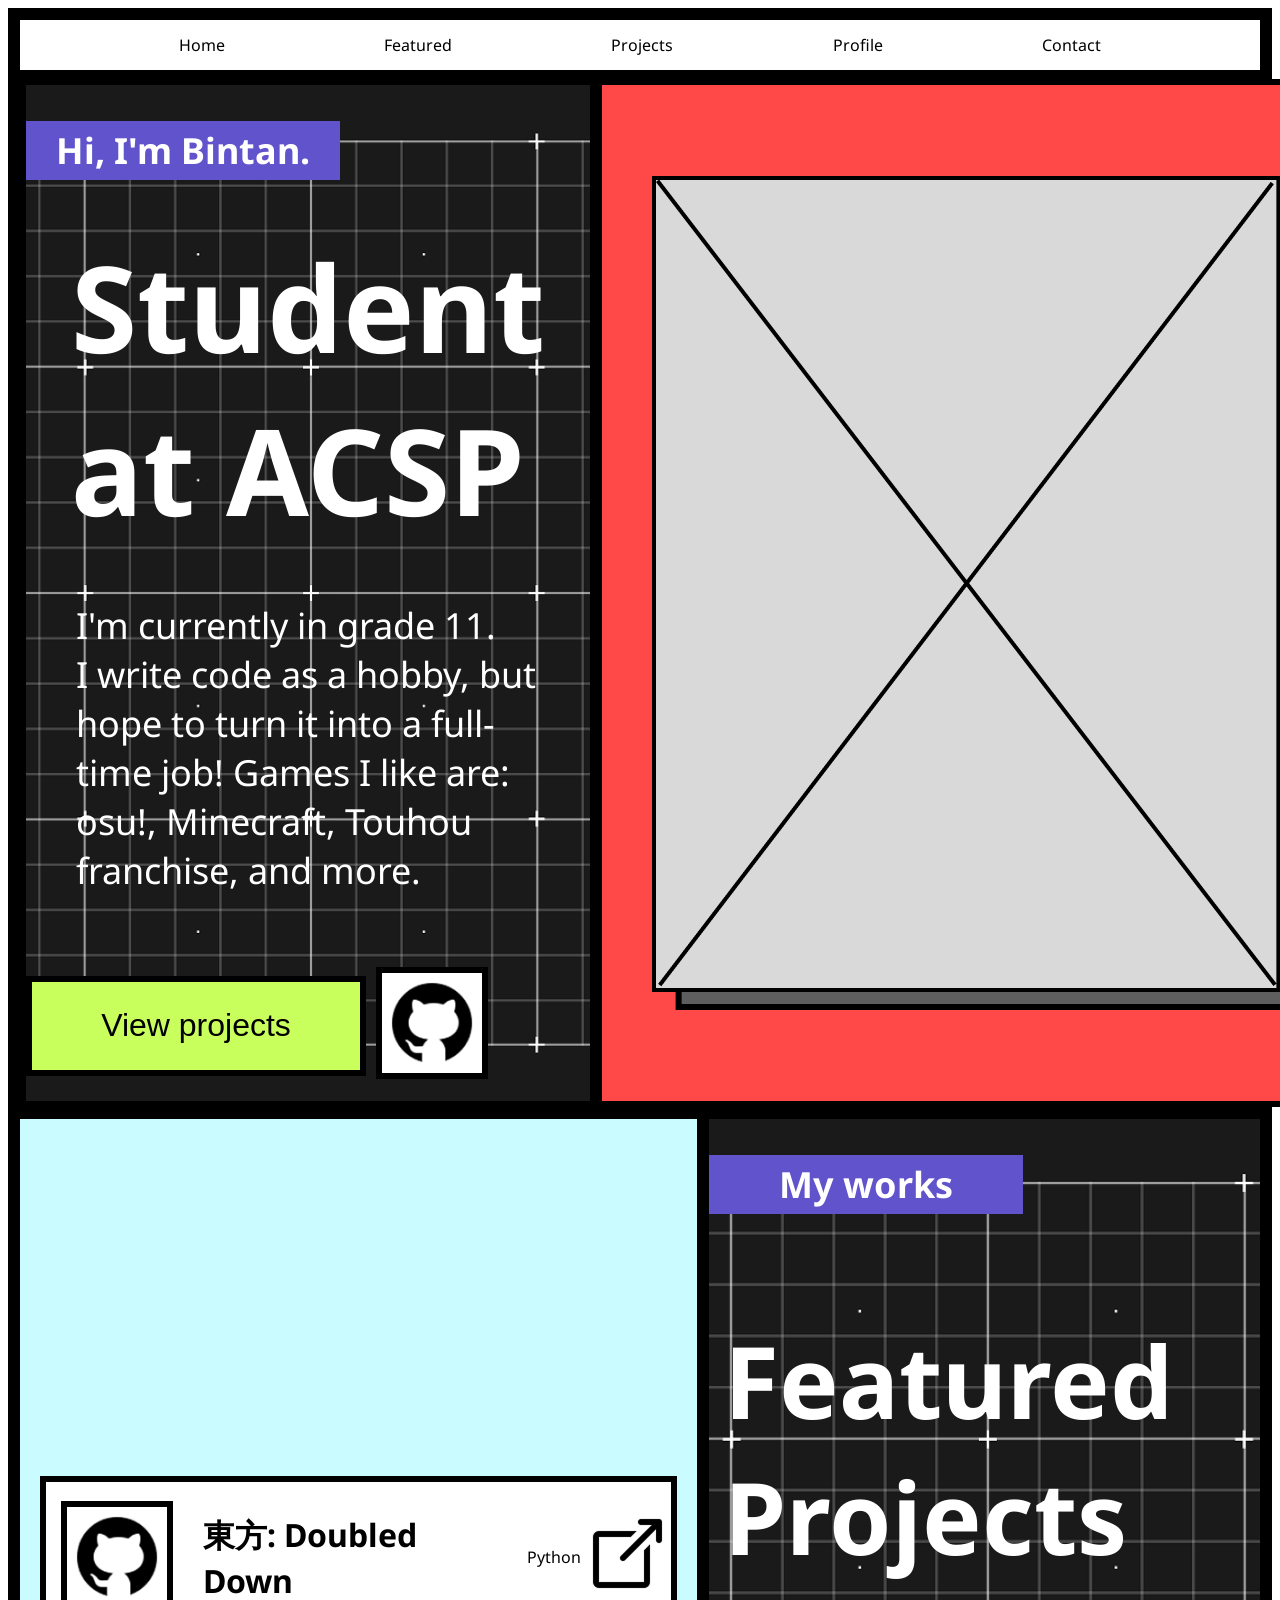
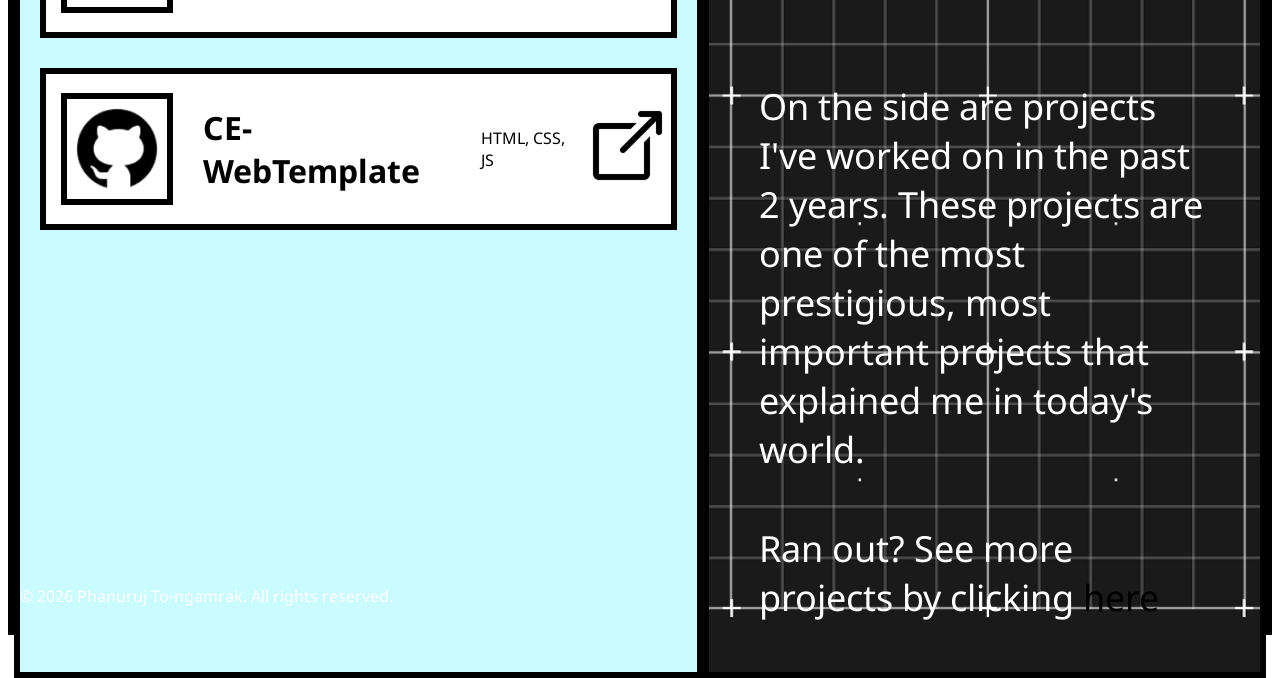
==== index.html @ f16b52b7 "re: edited navbar so now it works (i hope)" ====
<!doctype html>
<html lang="en">
  <head>
    <meta charset="UTF-8" />
    <meta name="viewport" content="width=device-width, initial-scale=1.0" />
    <link rel="stylesheet" href="style.css" />
    <title>Portfolio</title>
  </head>
  <body class="fadeInOnLoad">
    <!-- <body> -->
    <div class="navbar borders">
      <a href="./#"><nav>Home</nav></a>
      <a href="./#projects"><nav>Featured</nav></a>
      <a href="./projects.html"><nav>Projects</nav></a>
      <a href="./profile.html"><nav>Profile</nav></a>
      <a href="./profile.html/#contact"><nav>Contact</nav></a>
    </div>
    <div class="split borders">
      <div class="hero-left gridBg borders">
        <p class="topic">Hi, I'm Bintan.</p>
        <h1 class="h1White">Student at ACSP</h1>
        <p class="pLight">
          I'm currently in grade 11. <br />
          I write code as a hobby, but hope to turn it into a full-time job!
          Games I like are: osu!, Minecraft, Touhou franchise, and more.
        </p>
        <br />
        <div class="container">
          <a href="#projects"><button class="submit">View projects</button></a>
          <a href="https://github.com/" target="_blank"
            ><img class="icon-btn" src="src/GitHub.png" alt="github" />
          </a>
        </div>
      </div>
      <div class="red-right borders">
        <img src="src/imageFrame.png" alt="placeholder" class="hero-image" />
      </div>
    </div>
    <div id="projects">
      <div class="projects-container borders">
        <div class="container-project">
          <div class="project-panel borders">
            <img
              class="icon-btn gitIcon"
              src="src/GitHub.png"
              alt="Github Logo"
            />
            <h2 class="h2Dark">東方: Doubled Down</h2>
            <br />
            <p>Python</p>
            <br />
            <a href="https://github.com/anonstella/doubled-down" target="_blank"
              ><img src="src/ExternalLink.png" alt="Goto"
            /></a>
          </div>
          <div class="project-panel borders">
            <img
              class="icon-btn gitIcon"
              src="src/GitHub.png"
              alt="Github Logo"
            />
            <h2 class="h2Dark">CE-WebTemplate</h2>
            <br />
            <p>HTML, CSS, JS</p>
            <br />
            <a
              href="https://github.com/anonstella/CE-WebTemplate"
              target="_blank"
              ><img src="src/ExternalLink.png" alt="Goto"
            /></a>
          </div>
        </div>
      </div>
      <div class="project-info gridBg borders">
        <p class="topic">My works</p>
        <h2 class="h2Light">Featured Projects</h2>
        <p class="pLight">
          On the side are projects I've worked on in the past 2 years. These
          projects are one of the most prestigious, most important projects that
          explained me in today's world.
        </p>

        <p class="pLight">
          Ran out? See more projects by clicking
          <a href="/projects.html">here</a>
        </p>
      </div>
    </div>
    <br />
    <footer class="footer borders">
      <p class="footer-text">
        &copy; 2026 Phanuruj To-ngamrak. All rights reserved.
      </p>
      <!-- <h4 class="footer-text">eeee</h4>
      <h4 class="footer-text">eeee</h4>
      <h4 class="footer-text">eeee</h4>
      <h4 class="footer-text">eeee</h4> -->
    </footer>
    <script src="script.js"></script>
  </body>
</html>
---- style.css ----
@import url("https://fonts.googleapis.com/css2?family=Noto+Sans:ital,wght@0,100..900;1,100..900&display=swap");

@keyframes fadeIn {
  to {
    opacity: 1;
  }
}

a {
  text-decoration: none;
  color: black;
  transition: 0.25s ease;
}

a:hover {
  /* border: 2px solid gray; */
  transform: scale(1.05, 1.05);
}

html {
  scroll-behavior: smooth;
}

body {
  /* opacity: 0; */
  font-family: "Noto Sans", monospace;
  /* margin: 0px; */
  border: 6px solid black;
  /* animation: fadeIn 1s ease-in-out forwards; */
}

.fadeInOnLoad {
  opacity: 0;
  animation: fadeIn 1s ease-in-out forwards;
}

.navbar {
  top: 0;
  overflow: hidden;
  display: flex;
  background-color: white;
  align-items: center;
  justify-content: space-evenly;
  height: 50px;
  border-bottom: 3px solid black;
  position: sticky;
}

.borders {
  border: 6px solid black;
}

.h1White {
  font-style: bold;
  font-size: 120px;
  color: white;
  /* padding: 15px; */
  margin: 45px;
}

.h2Light {
  font-style: bold;
  font-size: 100px;
  color: white;
  padding: 15px;
}

.h2Dark {
  font-style: bold;
  font-size: 32px;
  color: black;
  padding: 15px;
}

.topic {
  font-size: 36px;
  background-color: #6153cc;
  color: #fff;
  width: 304px;
  padding: 5px;
  font-weight: bold;
  text-align: center;
}

/* Hero */

.hero {
  height: 1028px;
  border-top: 3px solid black;
  margin: 0px;
  display: grid;
  grid-template-columns: 1fr 1fr;
}

.radial-bg {
  background-color: #1e1e1e;
  background-size: 40px 40px;
  background-image: radial-gradient(
    circle,
    #fff 1px,
    rgba(255, 255, 255, 0) 1px
  );
}

.gridBg {
  background-image: url("src/greyGrid.png");
  background-size: cover;
  background-position: center center;
  background-repeat: no-repeat;
}

.red-right {
  background-color: #ff4848;
  display: flex;
  align-items: center;
  justify-content: center;
  /* padding: 5%; */
  padding: 50px;
}

.yellow-right {
  background-color: #f2bb05;
  display: flex;
  align-items: center;
  justify-content: center;
  /* padding: 5%; */
  padding: 50px;
}

.green-right {
  background-color: #46ff02;
  display: flex;
  align-items: center;
  justify-content: center;
  /* padding: 5%; */
  padding: 50px;
}

/* .hero-left .hero-right {
  flex: 1;
} */

.pLight {
  /* font-family: monospace; */
  font-size: 36px;
  color: white;
  /* padding: 10px; */
  margin: 50px;
}

.container {
  display: flex;
  align-items: center;
  gap: 10px;
  /* justify-content: space-evenly; */
}

.submit {
  font-size: 32px;
  background-color: #c9ff5c;
  border: 6px solid #000;
  width: 340px;
  height: 100px;
}

.icon-btn {
  background-color: white;
  border: 6px solid #000;
  height: 100px;
  width: 100px;
}

/* Projects */

#projects {
  display: flex;
  height: 1028px;
  display: grid;
  grid-template-columns: 1fr 1fr;
}

.projects-container {
  background-color: #c9fbff;
  /* border-bottom: 0px; */
}

.container-project {
  height: 1028px;
  display: flex;
  flex-direction: column;
  justify-content: center;
  align-items: center;
  gap: 30px;
  margin: 20px;
  /* padding: 20px; */
}

.lang {
  color: black;
}

.project-panel {
  display: flex;
  align-items: center;
  background-color: white;
  height: 150px;
  width: 625px;
}

.gitIcon {
  margin: 15px;
}
/* Footer */
footer {
  /* margin-top: 20px; */
  background-color: #0f0f0f;
  color: white;
}

/* The Projects Page */

.split {
  height: 1028px;
  border-top: 3px solid black;
  margin: 0px;
  display: grid;
  grid-template-columns: 1fr 1fr;
}

header {
  display: flex;
  align-items: center;
  justify-content: center;
  flex-direction: column;
  /* margin: 5px; */
  background-color: #131313;
}

.bot {
  background-color: #f2bb05;
}

.game {
  background-color: #6153cc;
}
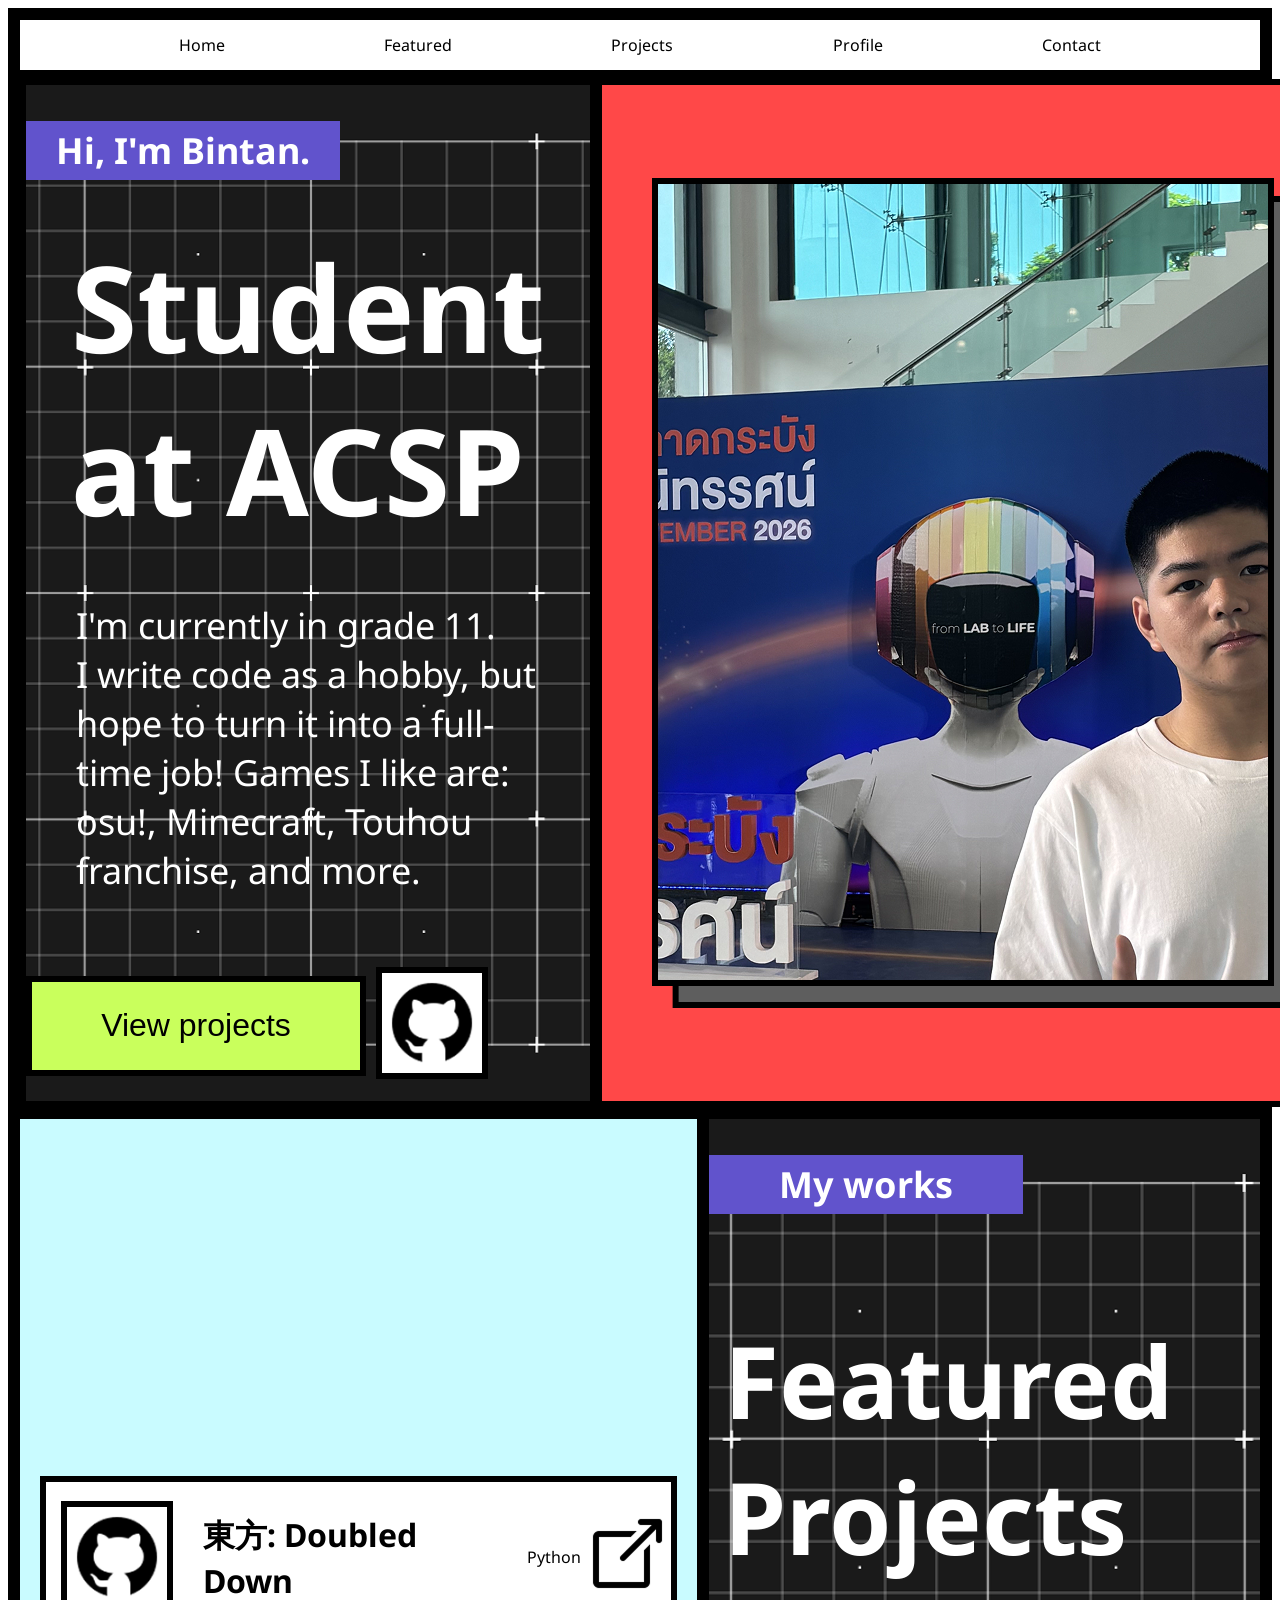
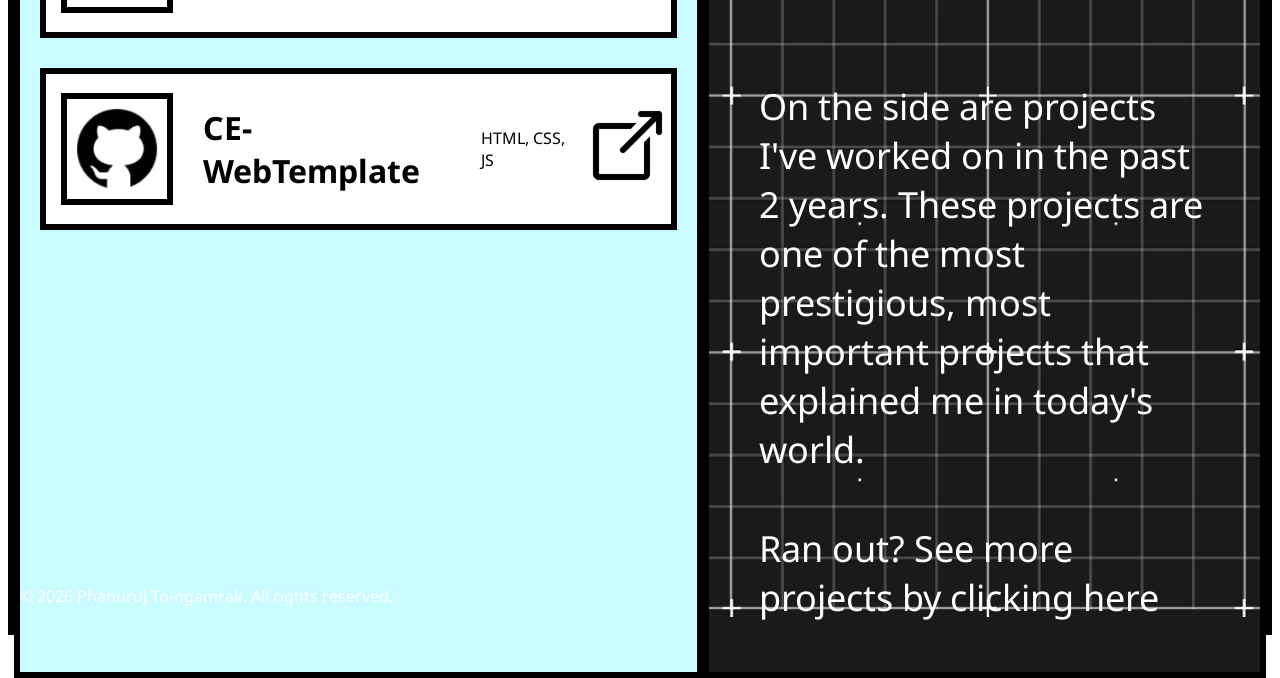
==== commit 4a942e2a: "precommit: added profile and optimized some stuffs" ====
--- a/index.html
+++ b/index.html
@@ -9,11 +9,11 @@
   <body class="fadeInOnLoad">
     <!-- <body> -->
     <div class="navbar borders">
-      <a href="./#"><nav>Home</nav></a>
-      <a href="./#projects"><nav>Featured</nav></a>
-      <a href="./projects.html"><nav>Projects</nav></a>
-      <a href="./profile.html"><nav>Profile</nav></a>
-      <a href="./profile.html/#contact"><nav>Contact</nav></a>
+      <a href="./index.html#" class="alt"><nav>Home</nav></a>
+      <a href="#projects" class="alt"><nav>Featured</nav></a>
+      <a href="./projects.html" class="alt"><nav>Projects</nav></a>
+      <a href="./profile.html" class="alt"><nav>Profile</nav></a>
+      <a href="./profile.html#contact" class="alt"><nav>Contact</nav></a>
     </div>
     <div class="split borders">
       <div class="hero-left gridBg borders">
@@ -26,49 +26,20 @@
         </p>
         <br />
         <div class="container">
-          <a href="#projects"><button class="submit">View projects</button></a>
+          <button class="submit">View projects</button>
           <a href="https://github.com/" target="_blank"
             ><img class="icon-btn" src="src/GitHub.png" alt="github" />
           </a>
         </div>
       </div>
-      <div class="red-right borders">
-        <img src="src/imageFrame.png" alt="placeholder" class="hero-image" />
+      <div class="red borders">
+        <img src="src/imgHero.png" alt="placeholder" class="display-image" />
       </div>
     </div>
     <div id="projects">
       <div class="projects-container borders">
         <div class="container-project">
-          <div class="project-panel borders">
-            <img
-              class="icon-btn gitIcon"
-              src="src/GitHub.png"
-              alt="Github Logo"
-            />
-            <h2 class="h2Dark">東方: Doubled Down</h2>
-            <br />
-            <p>Python</p>
-            <br />
-            <a href="https://github.com/anonstella/doubled-down" target="_blank"
-              ><img src="src/ExternalLink.png" alt="Goto"
-            /></a>
-          </div>
-          <div class="project-panel borders">
-            <img
-              class="icon-btn gitIcon"
-              src="src/GitHub.png"
-              alt="Github Logo"
-            />
-            <h2 class="h2Dark">CE-WebTemplate</h2>
-            <br />
-            <p>HTML, CSS, JS</p>
-            <br />
-            <a
-              href="https://github.com/anonstella/CE-WebTemplate"
-              target="_blank"
-              ><img src="src/ExternalLink.png" alt="Goto"
-            /></a>
-          </div>
+          <!-- JavaScript Handles this -->
         </div>
       </div>
       <div class="project-info gridBg borders">
@@ -96,6 +67,6 @@
       <h4 class="footer-text">eeee</h4>
       <h4 class="footer-text">eeee</h4> -->
     </footer>
-    <script src="script.js"></script>
+    <script src="./js/script.js"></script>
   </body>
 </html>
--- a/style.css
+++ b/style.css
@@ -6,15 +6,22 @@
   }
 }
 
+a.alt {
+  /* text-decoration: none; */
+  color: black;
+  transition: 0.25s ease;
+}
+
 a {
   text-decoration: none;
-  color: black;
+  color: white;
   transition: 0.25s ease;
 }
 
 a:hover {
   /* border: 2px solid gray; */
   transform: scale(1.05, 1.05);
+  text-decoration: underline;
 }
 
 html {
@@ -80,6 +87,11 @@
   padding: 5px;
   font-weight: bold;
   text-align: center;
+  transition: 0.3s ease;
+}
+
+.topic:hover {
+  transform: scale(1.1, 1.1);
 }
 
 /* Hero */
@@ -92,7 +104,7 @@
   grid-template-columns: 1fr 1fr;
 }
 
-.radial-bg {
+.radialBg {
   background-color: #1e1e1e;
   background-size: 40px 40px;
   background-image: radial-gradient(
@@ -109,7 +121,14 @@
   background-repeat: no-repeat;
 }
 
-.red-right {
+.checkerBg {
+  background-image: url("src/checker-bg.png");
+  background-size: cover;
+  background-position: center center;
+  background-repeat: no-repeat;
+}
+
+.red {
   background-color: #ff4848;
   display: flex;
   align-items: center;
@@ -118,7 +137,7 @@
   padding: 50px;
 }
 
-.yellow-right {
+.yellow {
   background-color: #f2bb05;
   display: flex;
   align-items: center;
@@ -127,8 +146,17 @@
   padding: 50px;
 }
 
-.green-right {
+.green {
   background-color: #46ff02;
+  display: flex;
+  align-items: center;
+  justify-content: center;
+  /* padding: 5%; */
+  padding: 50px;
+}
+
+.cyan {
+  background-color: #c9fbff;
   display: flex;
   align-items: center;
   justify-content: center;
@@ -163,6 +191,10 @@
   height: 100px;
 }
 
+.submit:hover {
+  cursor: pointer;
+}
+
 .icon-btn {
   background-color: white;
   border: 6px solid #000;
@@ -205,6 +237,11 @@
   background-color: white;
   height: 150px;
   width: 625px;
+  transition: 0.3s ease;
+}
+
+.project-panel:hover {
+  transform: scale(1.1, 1.1);
 }
 
 .gitIcon {
@@ -236,10 +273,41 @@
   background-color: #131313;
 }
 
-.bot {
+.Bot {
   background-color: #f2bb05;
 }
 
-.game {
+.Game {
   background-color: #6153cc;
 }
+
+/* Profiles */
+
+.splitter {
+  background-color: #f2bb05;
+  text-align: center;
+}
+
+.exempt {
+  margin: 0;
+  padding: 0;
+}
+
+.info {
+  display: flex;
+  align-items: flex-start;
+  flex-direction: column;
+}
+
+.toggle {
+  display: inline-flex;
+  padding: 15px;
+  font-weight: bold;
+  background-color: white;
+  border: 6px solid black;
+  margin-left: 15px;
+}
+
+span.reveal {
+  opacity: 0;
+}
